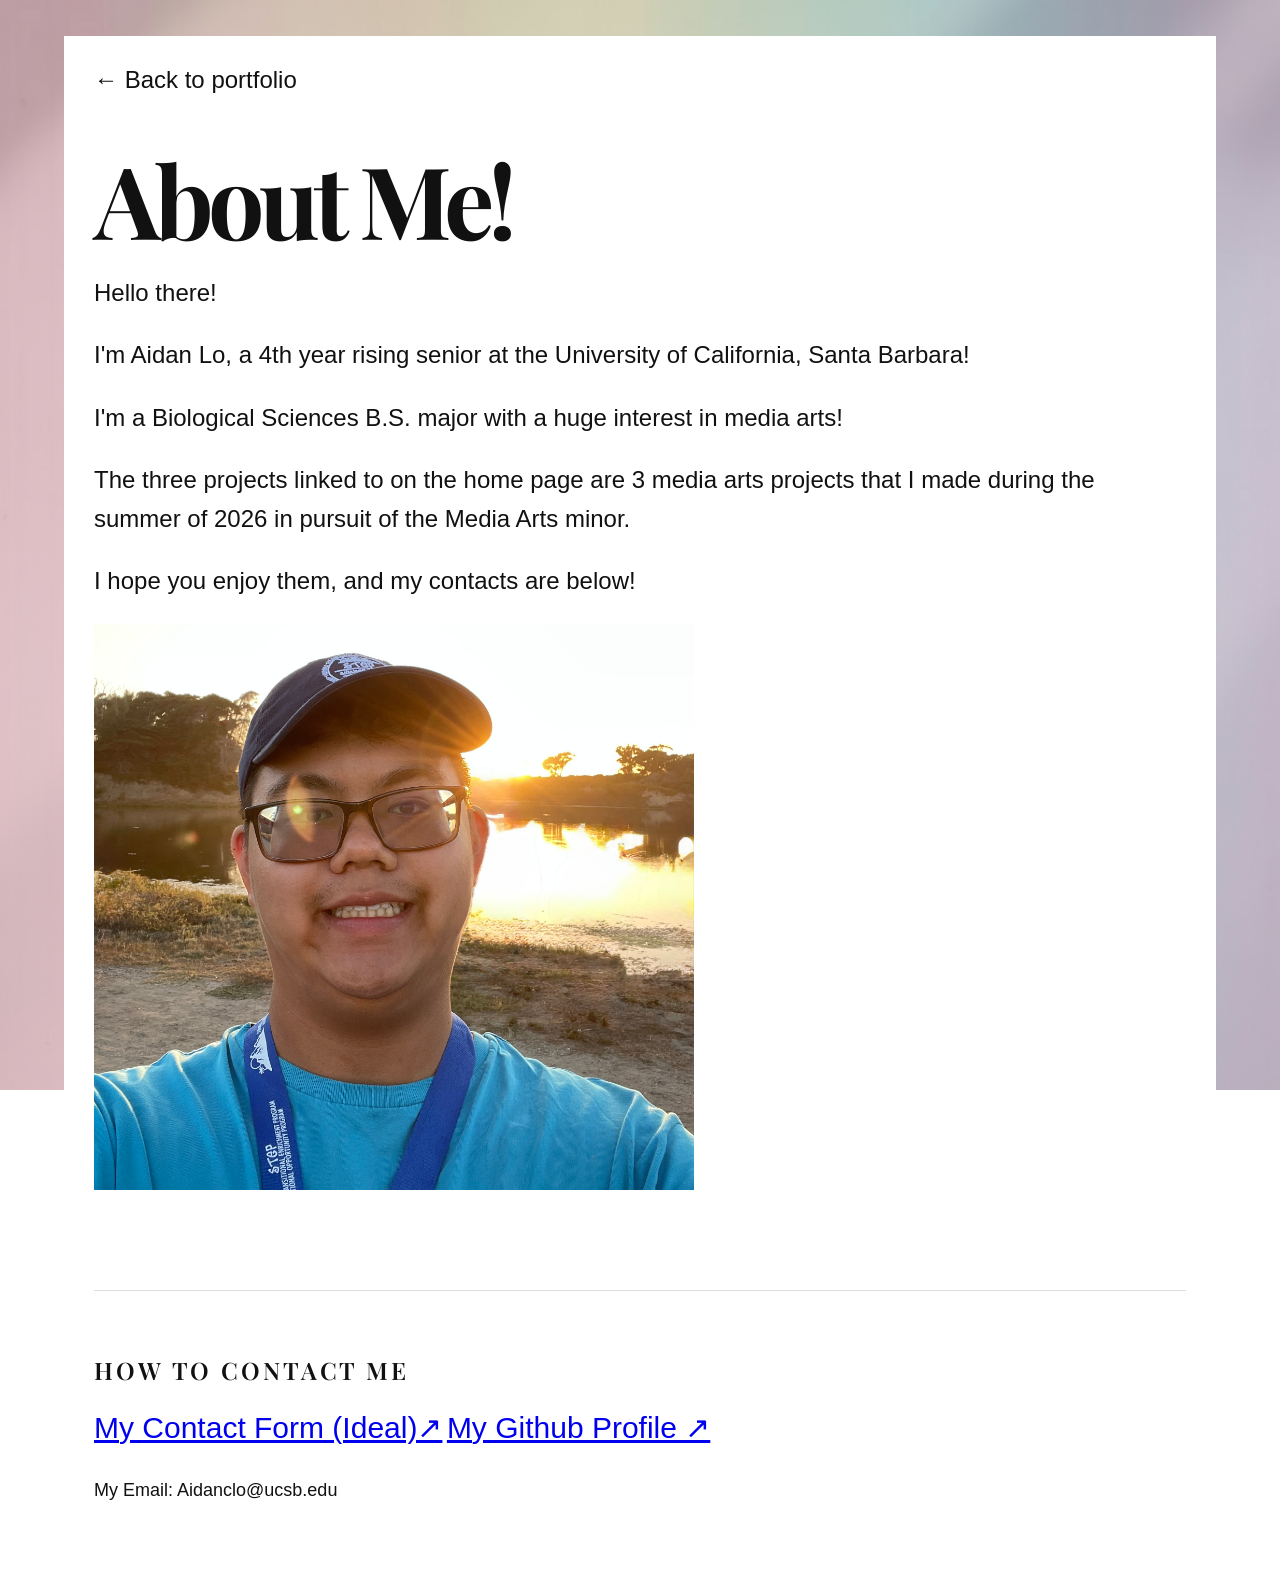
==== About-Me/index.html @ 9d1ff77d "Revise contact section in About-Me page Updated contact links and removed redundant text. made the " ====
<!DOCTYPE html>
<html lang="en">

<head>
  <meta charset="utf-8">
  <meta name="viewport" content="width=device-width, initial-scale=1">

  <title>About Me!</title>

  <style>

@import url('https://fonts.googleapis.com/css2?family=Playfair+Display:wght@400;500;600;700&display=swap');
    
    body {
  margin: 0;

  font-family:
    Arial,
    Helvetica,
    sans-serif;

  color: #111;

  background-image: url("../media/rainbow background.png");
  background-size: cover;
  background-position: center;
  background-attachment: fixed;
  background-repeat: no-repeat;
    }

.abstract {
  margin-top: 100px;
  padding-top: 60px;
  border-top: 1px solid #ddd;
font-weight: 30px
  max-width: 850px;
}

.abstract-label {
  margin: 0 0 20px;

  font-family: "Playfair Display", serif;
  font-size: 24px;
  font-weight: 600;
  letter-spacing: 0.12em;
}

.abstract h2 {
  margin: 0 0 40px;

  font-size: clamp(32px, 5vw, 60px);
  line-height: 1;
  letter-spacing: -0.03em;
}

.abstract p:not(.abstract-label) {
  font-size: 18px;
  line-height: 1.7;

  margin: 0 0 25px;
}

.page {
  width: min(1200px, 90%);
  margin: 4vh auto;
  padding: 30px;
  background: #fff;
  box-sizing: border-box;
}

.project-description {
      margin-bottom: 50px;
      font-size: clamp(16px, 2vw, 24px);
    }

    h1 {
      font-family: "Playfair Display", serif;
      font-size: clamp(48px, 8vw, 100px);
      line-height: 0.9;
      letter-spacing: -0.06em;
      margin: 0 0 30px;
    }

    p {
      line-height: 1.6;
    }

    .website-container {
      margin-top: 50px;
    }

    iframe {
      width: 100%;
      height: 800px;
      border: none;
    }

    .back {
      display: inline-block;
      margin-bottom: 60px;
      color: inherit;
      text-decoration: none;
      font-size: clamp(16px, 2vw, 24px);
    }

    .open-links {
  display: inline-block;
  margin-bottom: 30px;
  font-size: clamp(20px, 2.5vw, 30px);
}
    
  </style>
</head>

<body>

  <main class="page">

    <a href="../index.html" class="back">
      ← Back to portfolio
    </a>

    <h1>About Me!</h1>
<div class="project-description">

     <p>
        Hello there!
      </p>
  <p>
    I'm Aidan Lo, a 4th year rising senior at the University of California, Santa Barbara!
  </p>
  <p>
    I'm a Biological Sciences B.S. major with a huge interest in media arts!
  </p>
  <p>
    The three projects linked to on the home page are 3 media arts projects that I made during the summer of 2026 in pursuit of the Media Arts minor.
  </p>
  <p>
    I hope you enjoy them, and my contacts are below!
  </p>

  <img
  src="/media/selfie_for_mat189.jpg"
  alt="image of me at UCSB Campus Point, overlooking the ocean!"
  style="width: 90%; max-width: 600px; height: auto; display: block;"
>
</div>

<section class="abstract">

  <p class="abstract-label">HOW TO CONTACT ME</p>

  <a
  href="https://docs.google.com/forms/d/e/1FAIpQLSc863BB2um-CjdEjTkf6p7P_j7IubTfC2y3GLlEipGtgzIwRQ/viewform?usp=header"
  target="_blank" class="open-links">
  My Contact Form (Ideal)↗
</a>


    <a
    href="https://github.com/aidanclo-byte"
    target="_blank" class="open-links">
    My Github Profile ↗ 
  </a>


  
  <p>
    My Email: Aidanclo@ucsb.edu
  </p>

</section>

  </main>

</body>

</html>
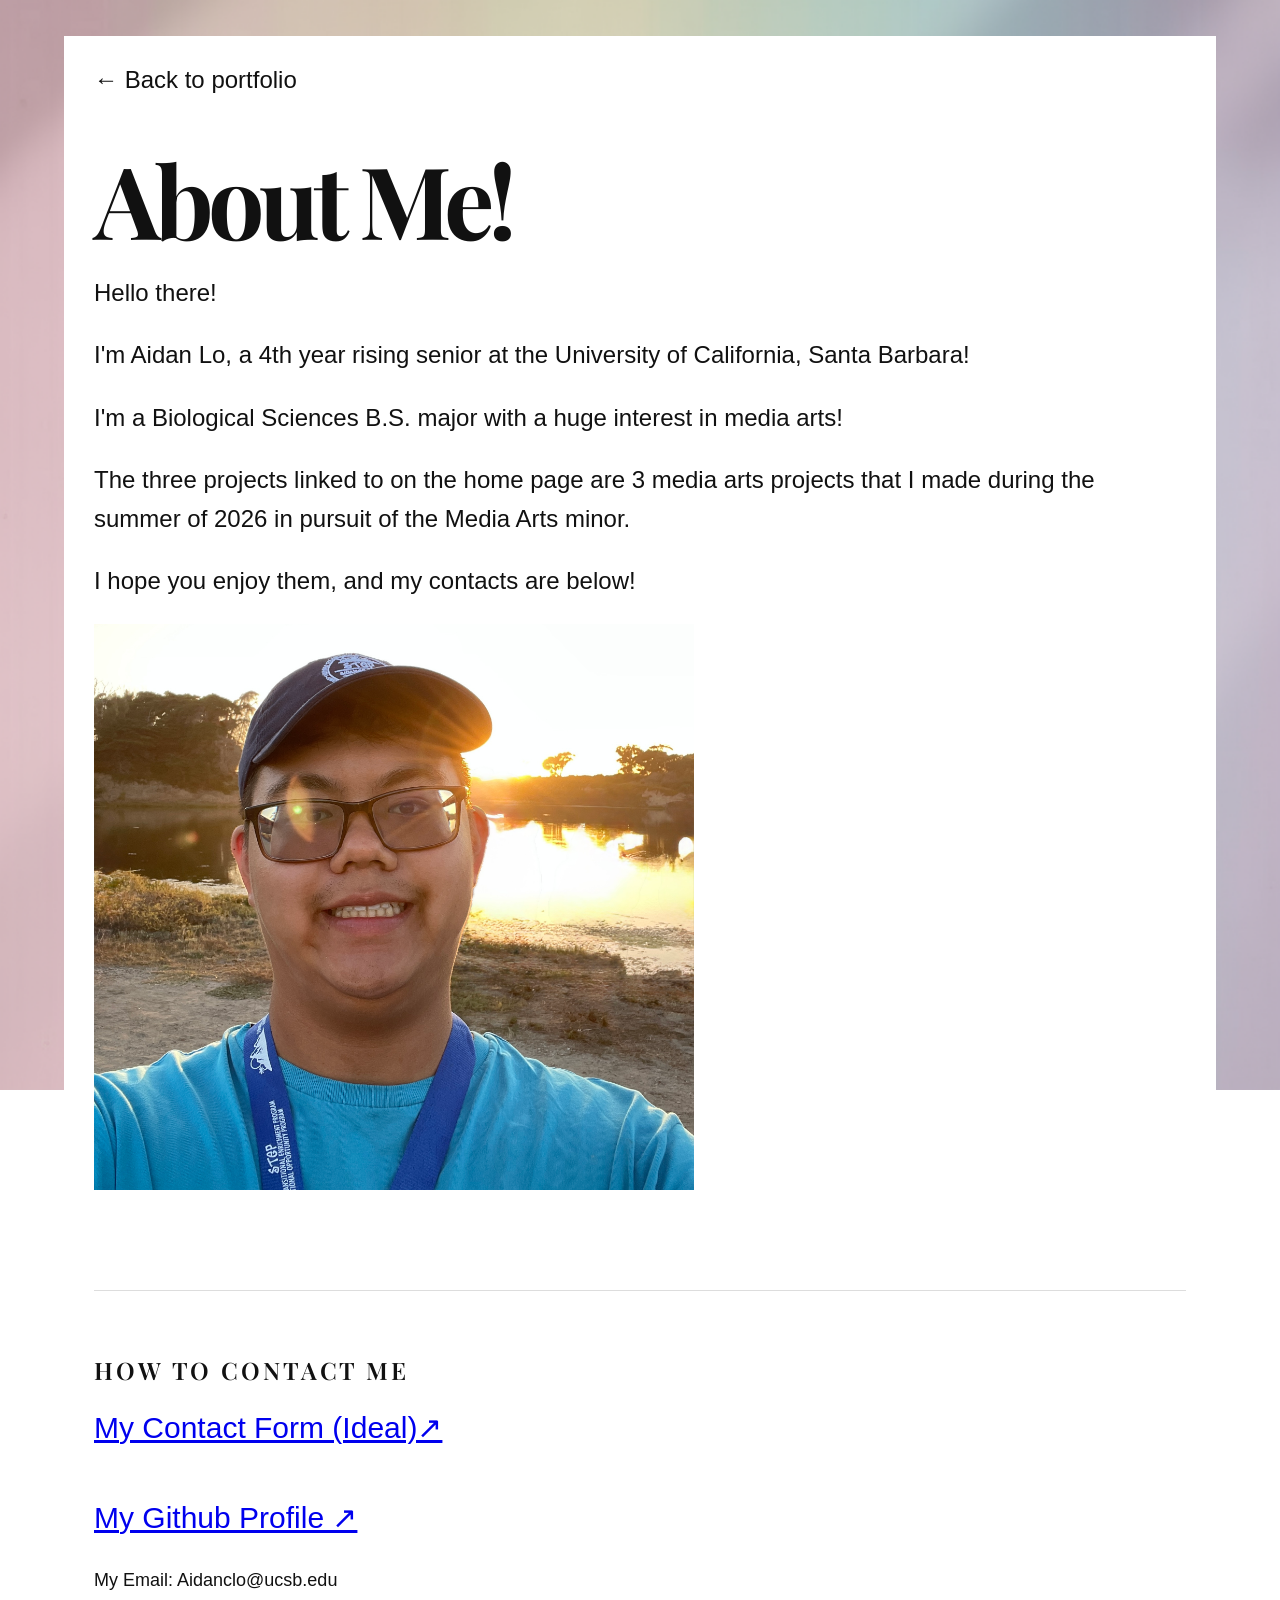
==== commit 1acd874f: "Add empty paragraph in About-Me index.html" ====
--- a/About-Me/index.html
+++ b/About-Me/index.html
@@ -156,6 +156,7 @@
   My Contact Form (Ideal)↗
 </a>
 
+  <p> </p>
 
     <a
     href="https://github.com/aidanclo-byte"
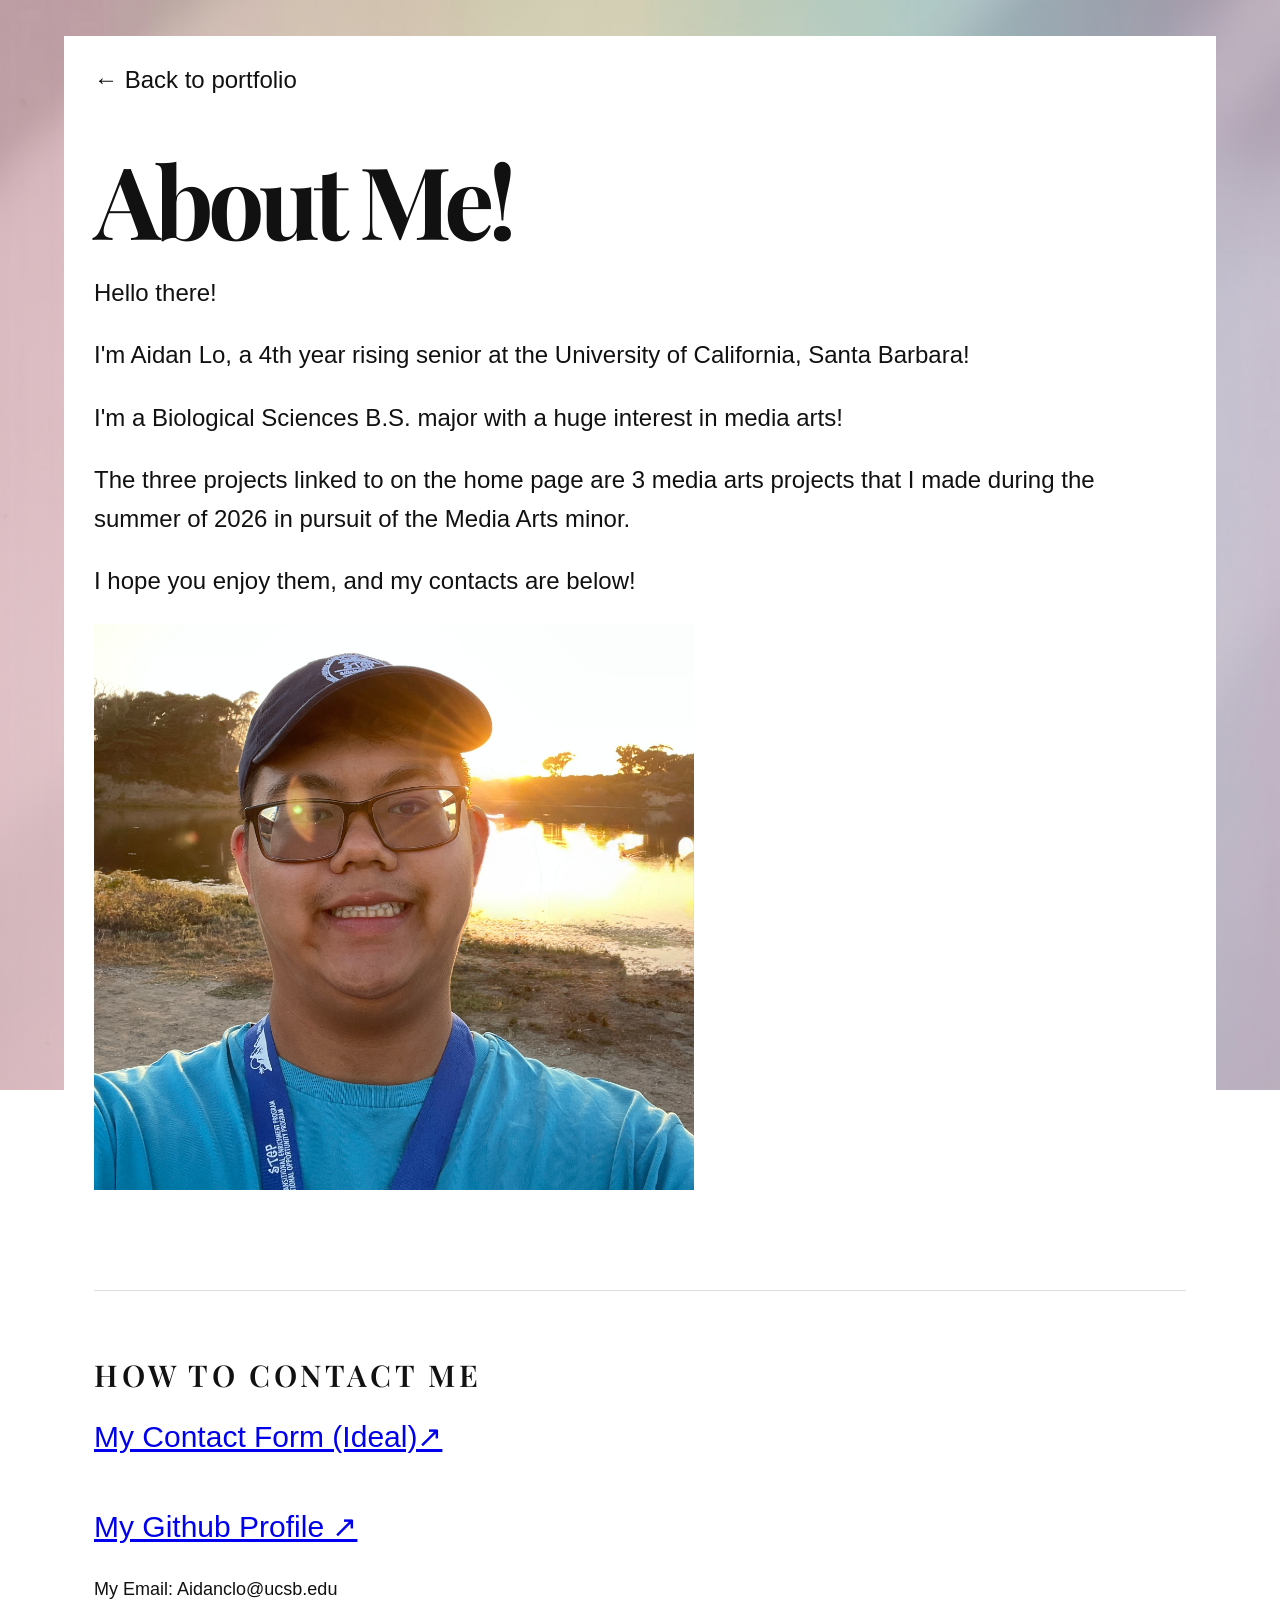
==== commit 4ec4b2e2: "Increase font size of abstract label to 30px from 24px" ====
--- a/About-Me/index.html
+++ b/About-Me/index.html
@@ -40,7 +40,7 @@
   margin: 0 0 20px;
 
   font-family: "Playfair Display", serif;
-  font-size: 24px;
+  font-size: 30px;
   font-weight: 600;
   letter-spacing: 0.12em;
 }
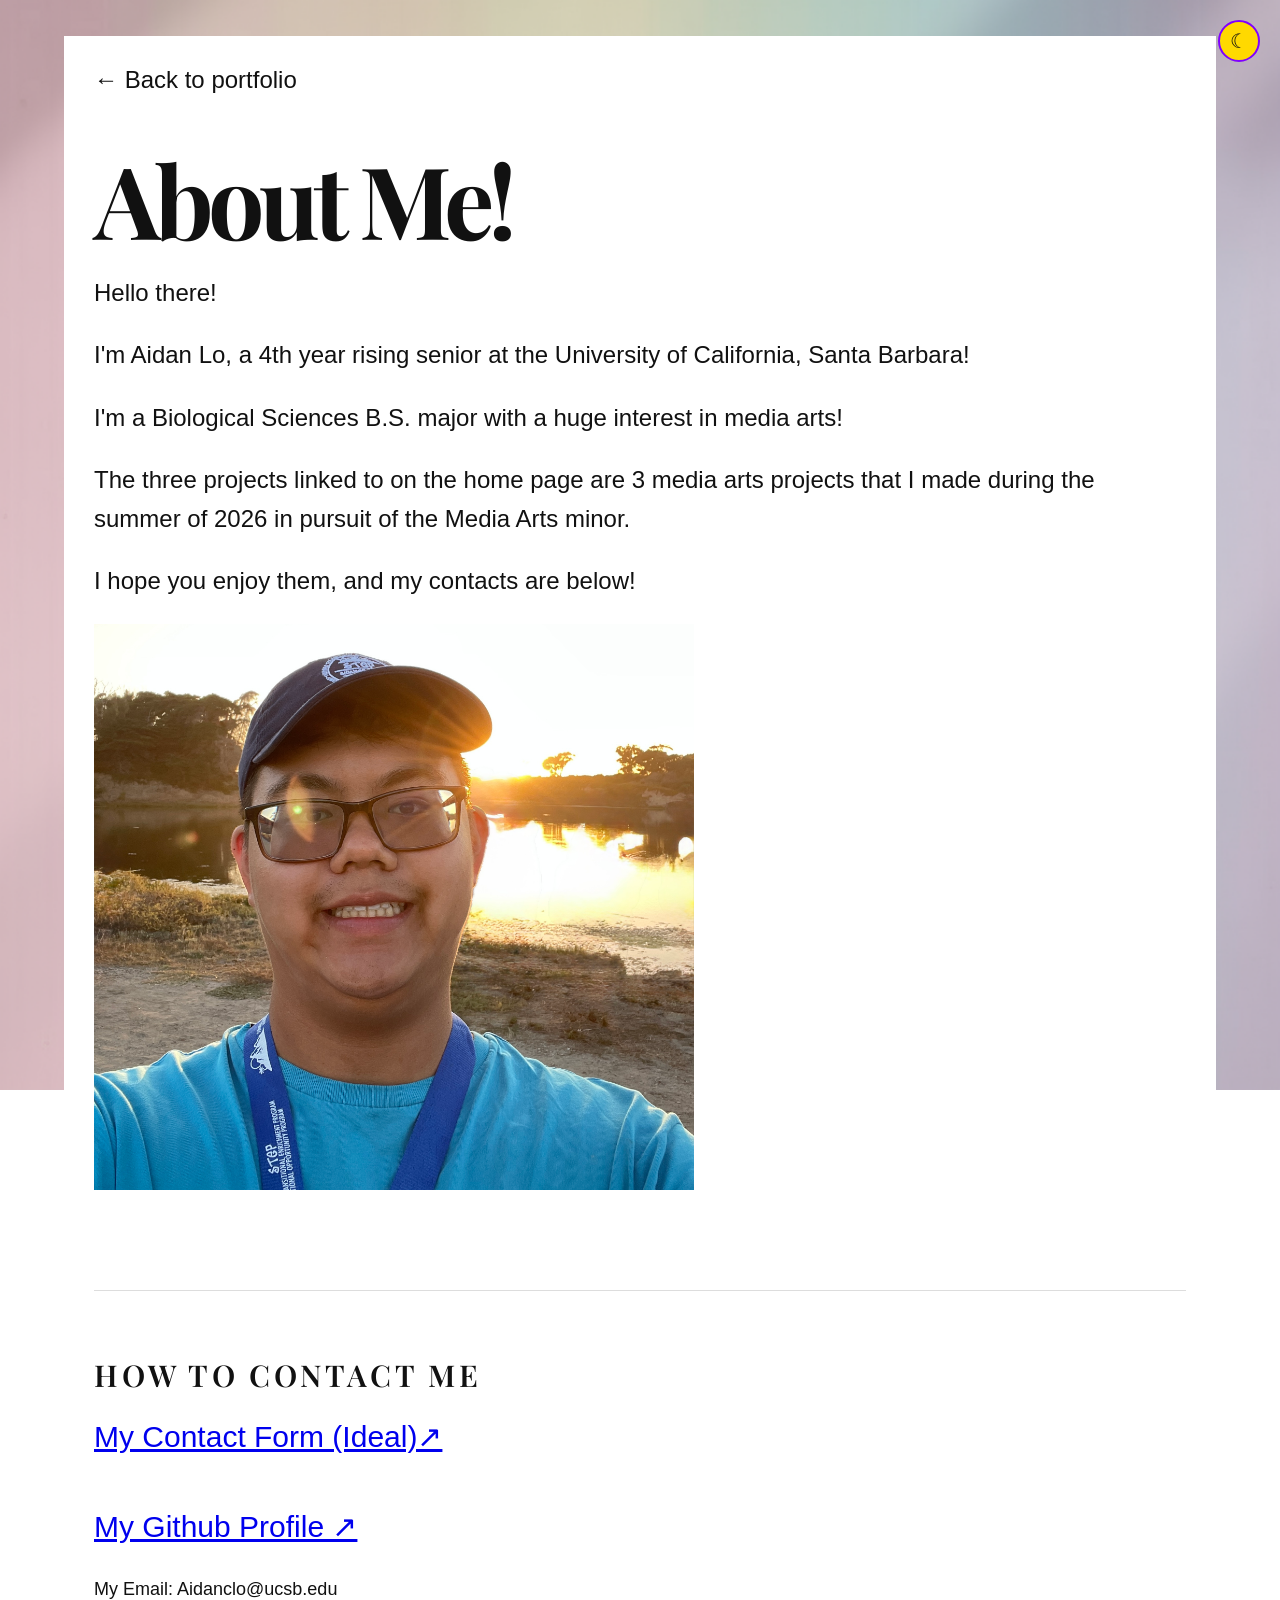
==== commit 1b0c4586: "Add dark mode and theme toggle functionality" ====
--- a/About-Me/index.html
+++ b/About-Me/index.html
@@ -108,12 +108,75 @@
   margin-bottom: 30px;
   font-size: clamp(20px, 2.5vw, 30px);
 }
+
+/* =========================================================
+   DARK MODE
+========================================================= */
+
+body.dark-mode {
+  color: #fff;
+}
+
+body.dark-mode .page {
+  background: #111;
+}
+
+body.dark-mode .abstract {
+  border-color: #444;
+}
+
+body.dark-mode .theme-toggle {
+  background: #8000ff;
+  color: #fff;
+  border-color: #ffd900;
+}
+
+
+/* =========================================================
+   THEME TOGGLE
+========================================================= */
+
+.theme-toggle {
+  position: fixed;
+
+  top: 20px;
+  right: 20px;
+
+  z-index: 1000;
+
+  width: 42px;
+  height: 42px;
+
+  border: 2px solid #8000ff;
+  border-radius: 50%;
+
+  background: #ffd900;
+  color: #111;
+
+  font-size: 20px;
+
+  cursor: pointer;
+
+  display: flex;
+  align-items: center;
+  justify-content: center;
+
+  transition:
+    background-color 0.3s ease,
+    color 0.3s ease,
+    border-color 0.3s ease;
+}
     
   </style>
 </head>
 
 <body>
 
+  <button class="theme-toggle" id="theme-toggle" aria-label="Toggle dark mode">
+    ☾
+  </button>
+
+  
   <main class="page">
 
     <a href="../index.html" class="back">
@@ -174,6 +237,32 @@
 
   </main>
 
+<script>
+  const toggle = document.getElementById("theme-toggle");
+
+  const savedTheme = localStorage.getItem("theme");
+
+  if (savedTheme === "dark") {
+    document.body.classList.add("dark-mode");
+    toggle.textContent = "☀";
+  }
+
+  toggle.addEventListener("click", () => {
+    document.body.classList.toggle("dark-mode");
+
+    const darkMode =
+      document.body.classList.contains("dark-mode");
+
+    if (darkMode) {
+      localStorage.setItem("theme", "dark");
+      toggle.textContent = "☀";
+    } else {
+      localStorage.setItem("theme", "light");
+      toggle.textContent = "☾";
+    }
+  });
+</script>
+  
 </body>
 
 </html>
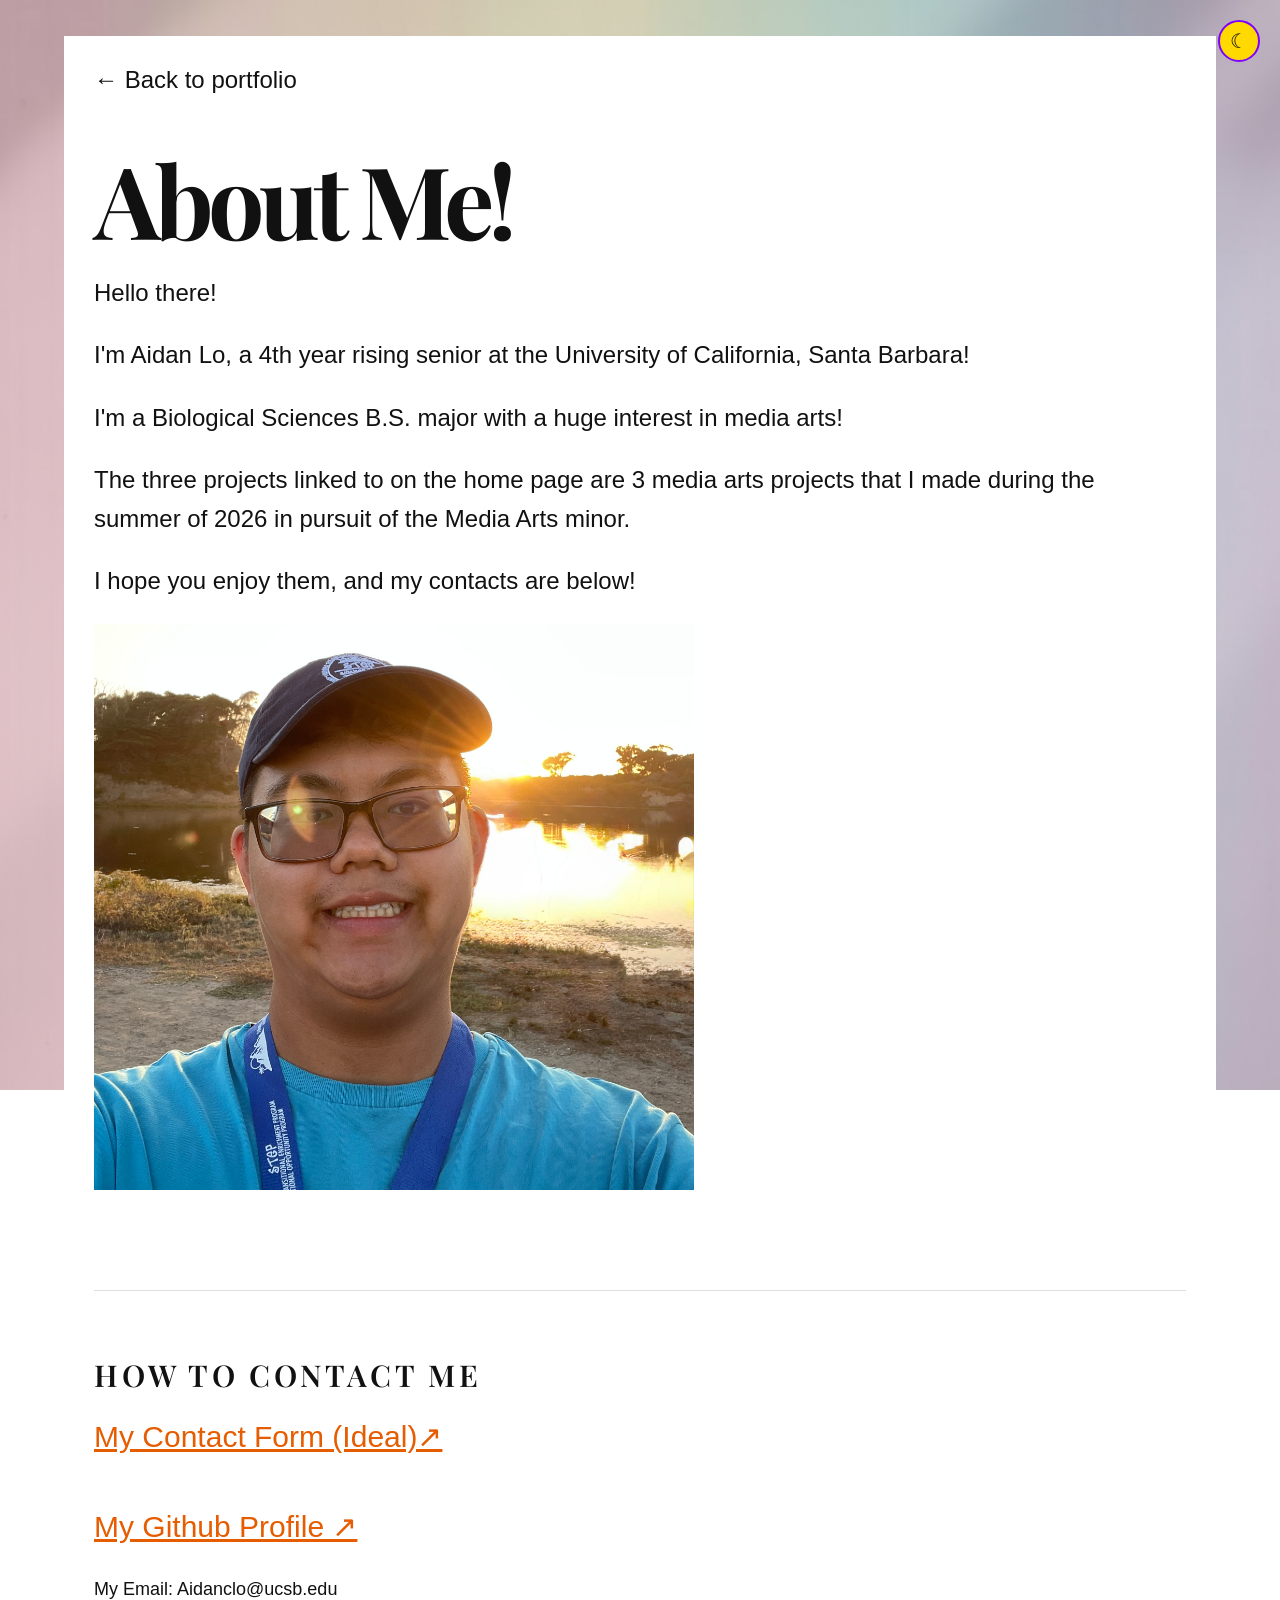
==== commit 26c29ada: "Change color of open-links class to #E65C00" ====
--- a/About-Me/index.html
+++ b/About-Me/index.html
@@ -107,6 +107,7 @@
   display: inline-block;
   margin-bottom: 30px;
   font-size: clamp(20px, 2.5vw, 30px);
+       color: #E65C00;
 }
 
 /* =========================================================
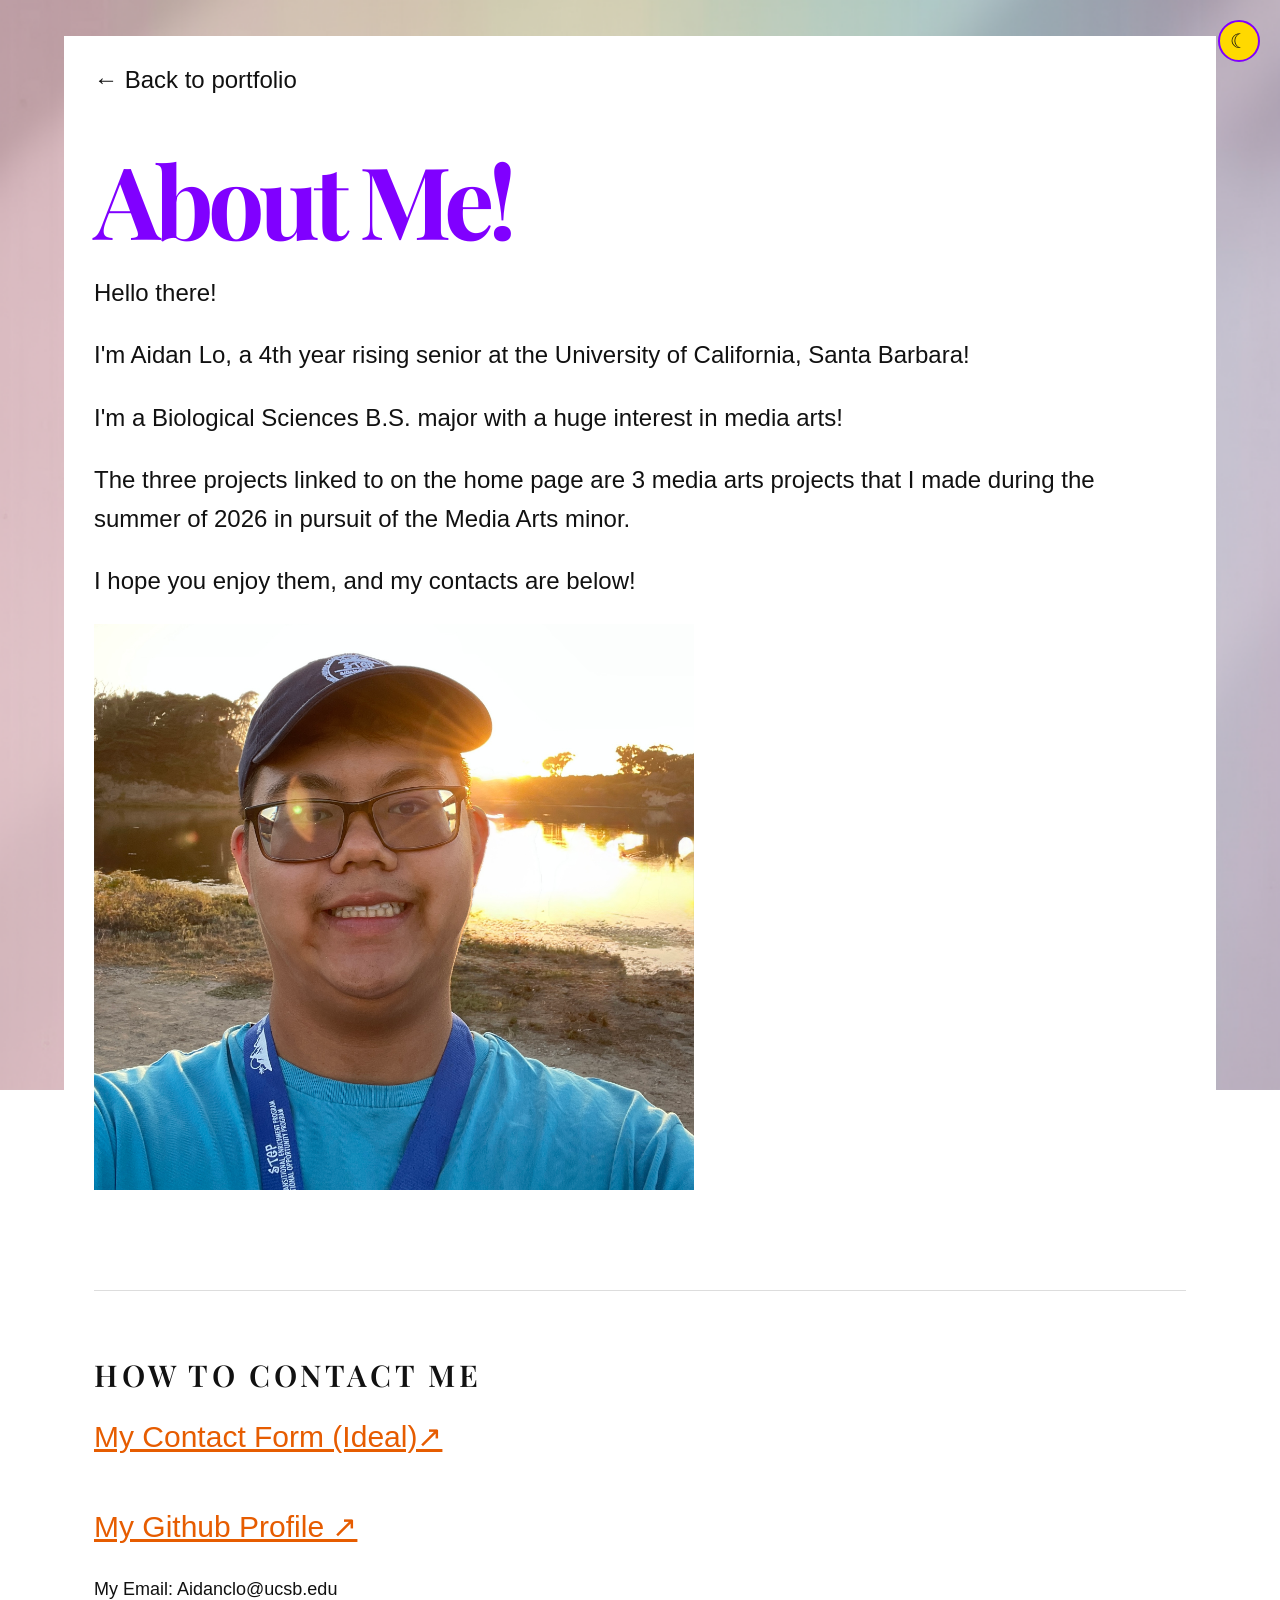
==== commit f7c1fd18: "Enhance dark mode with h1 color change Add dark mode styling for h1 element" ====
--- a/About-Me/index.html
+++ b/About-Me/index.html
@@ -79,6 +79,7 @@
       line-height: 0.9;
       letter-spacing: -0.06em;
       margin: 0 0 30px;
+        color: #8000ff;
     }
 
     p {
@@ -118,6 +119,10 @@
   color: #fff;
 }
 
+    body.dark-mode h1 {
+  color: #ffd900;
+}
+
 body.dark-mode .page {
   background: #111;
 }
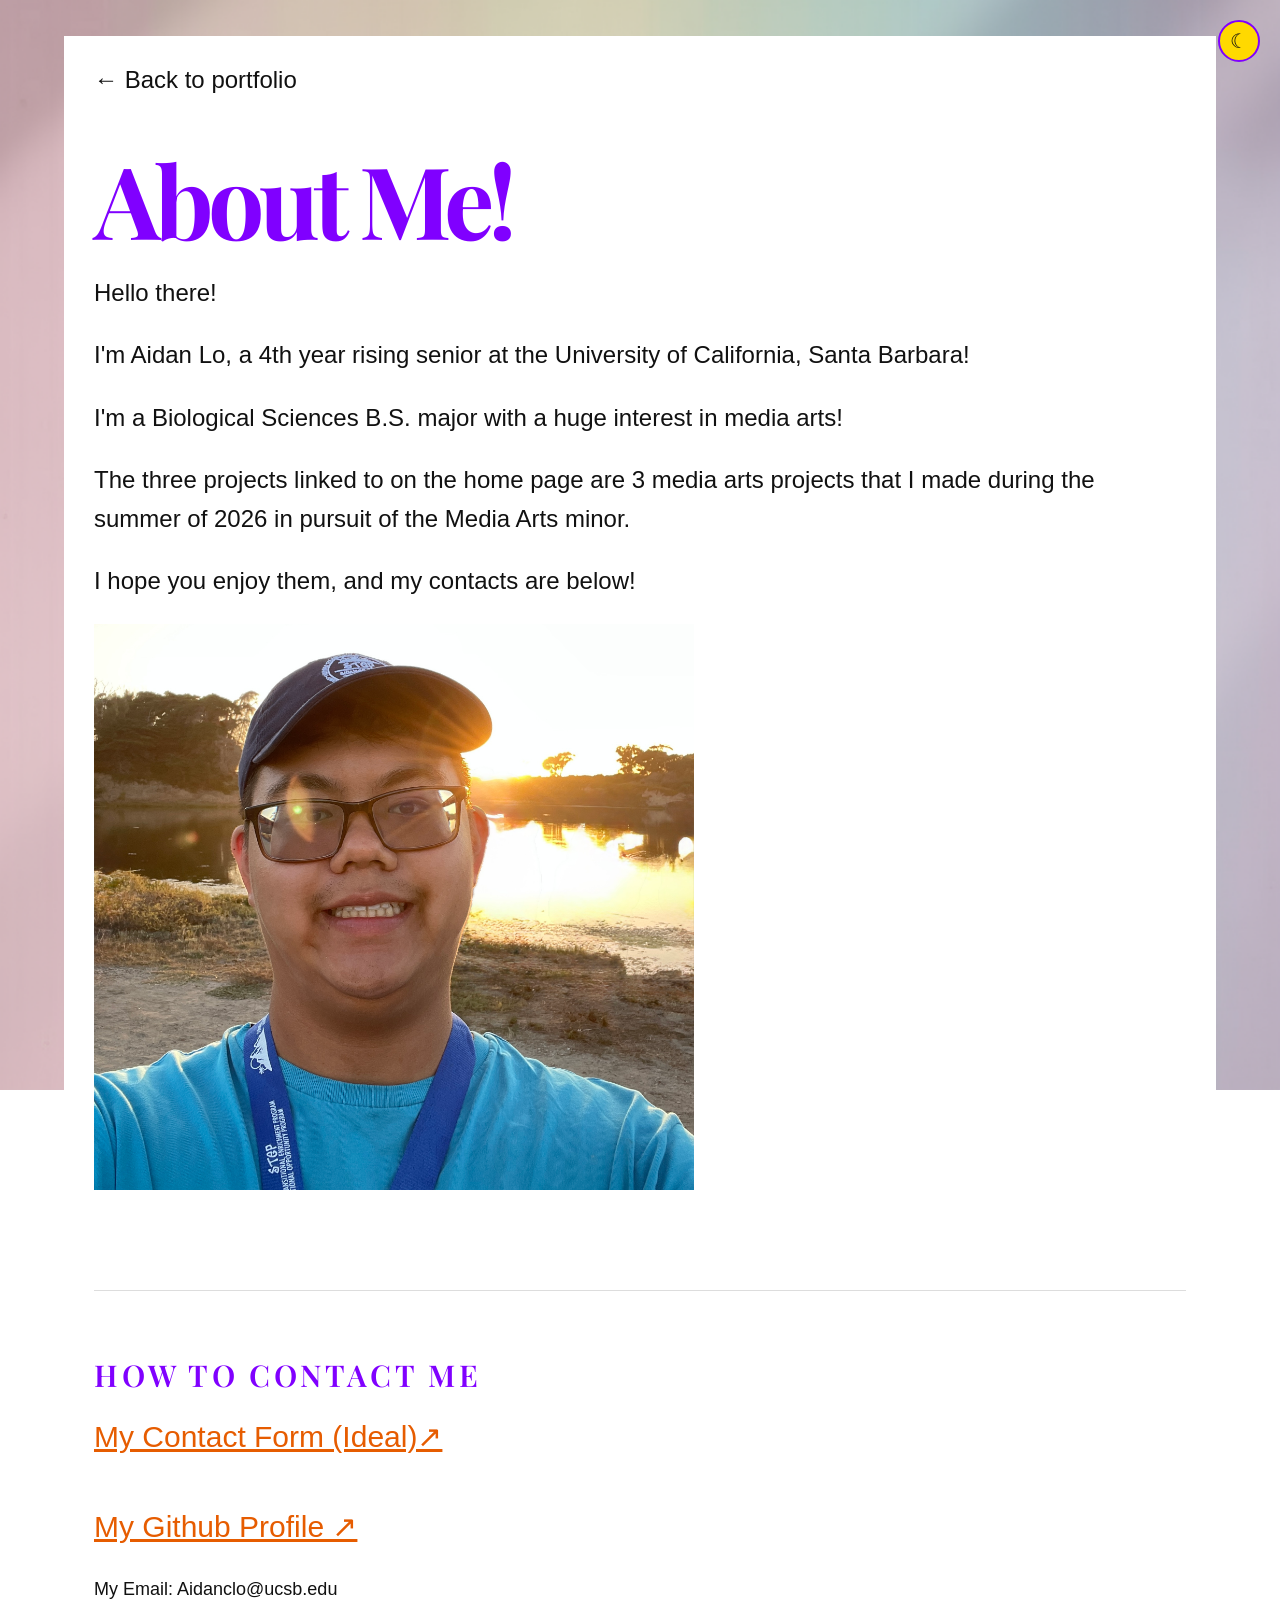
==== commit 474060a1: "Add dark mode styles for abstract label" ====
--- a/About-Me/index.html
+++ b/About-Me/index.html
@@ -43,6 +43,7 @@
   font-size: 30px;
   font-weight: 600;
   letter-spacing: 0.12em;
+  color: #8000ff;
 }
 
 .abstract h2 {
@@ -131,6 +132,10 @@
   border-color: #444;
 }
 
+body.dark-mode .abstract-label {
+  color: #ffd900;
+}
+    
 body.dark-mode .theme-toggle {
   background: #8000ff;
   color: #fff;
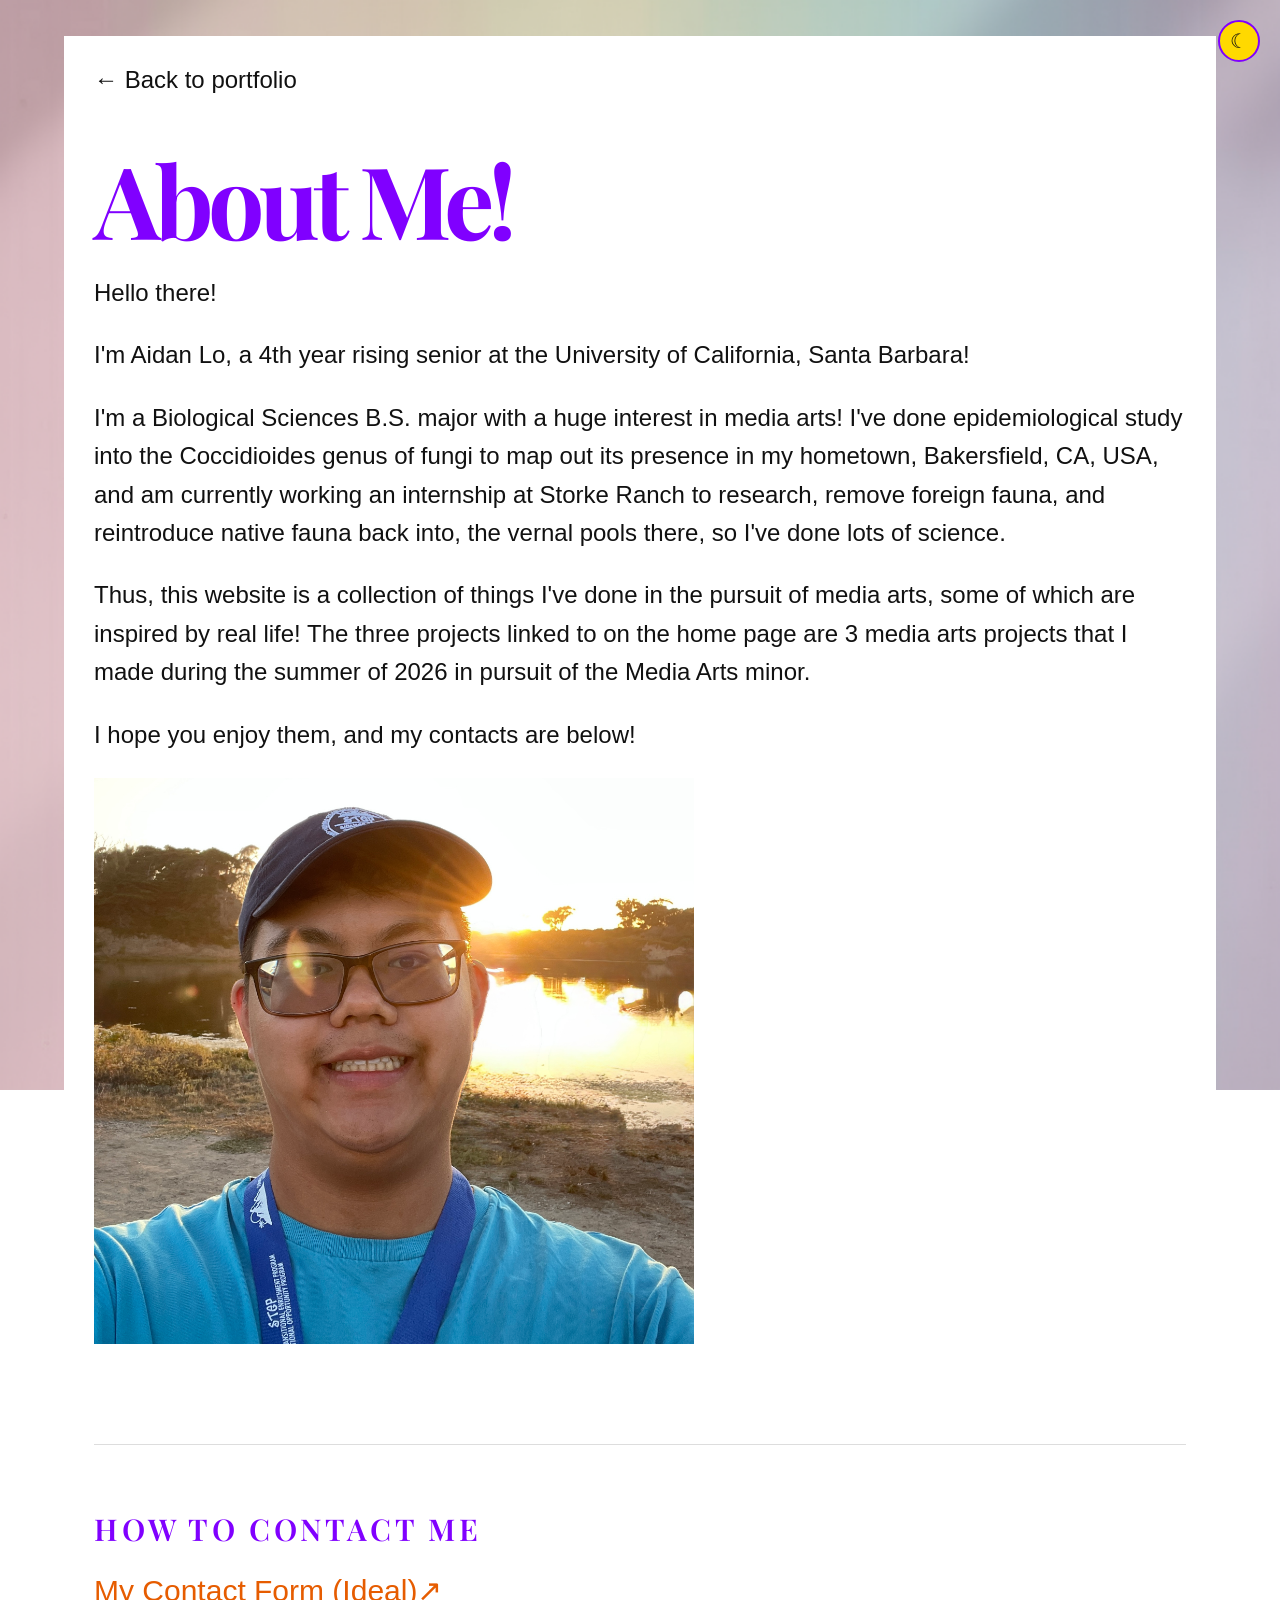
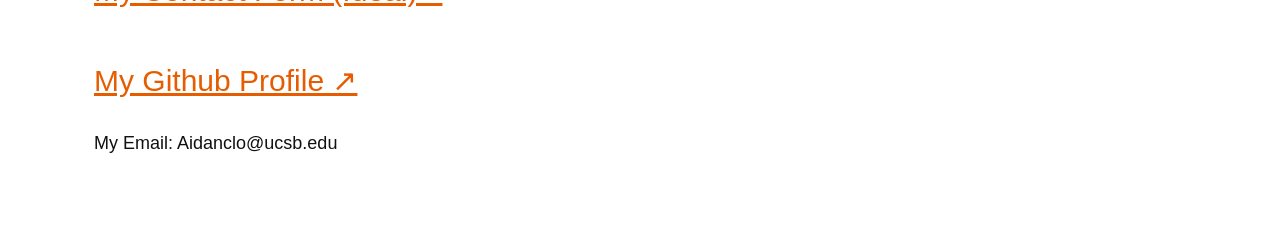
==== commit 78e5fcfd: "Update personal information and project descriptions Expanded personal introduction and clarified pr" ====
--- a/About-Me/index.html
+++ b/About-Me/index.html
@@ -204,10 +204,10 @@
     I'm Aidan Lo, a 4th year rising senior at the University of California, Santa Barbara!
   </p>
   <p>
-    I'm a Biological Sciences B.S. major with a huge interest in media arts!
-  </p>
-  <p>
-    The three projects linked to on the home page are 3 media arts projects that I made during the summer of 2026 in pursuit of the Media Arts minor.
+    I'm a Biological Sciences B.S. major with a huge interest in media arts! I've done epidemiological study into the Coccidioides genus of fungi to map out its presence in my hometown, Bakersfield, CA, USA, and am currently working an internship at Storke Ranch to research, remove foreign fauna, and reintroduce native fauna back into, the vernal pools there, so I've done lots of science.
+  </p>
+  <p>
+   Thus, this website is a collection of things I've done in the pursuit of media arts, some of which are inspired by real life! The three projects linked to on the home page are 3 media arts projects that I made during the summer of 2026 in pursuit of the Media Arts minor.
   </p>
   <p>
     I hope you enjoy them, and my contacts are below!
